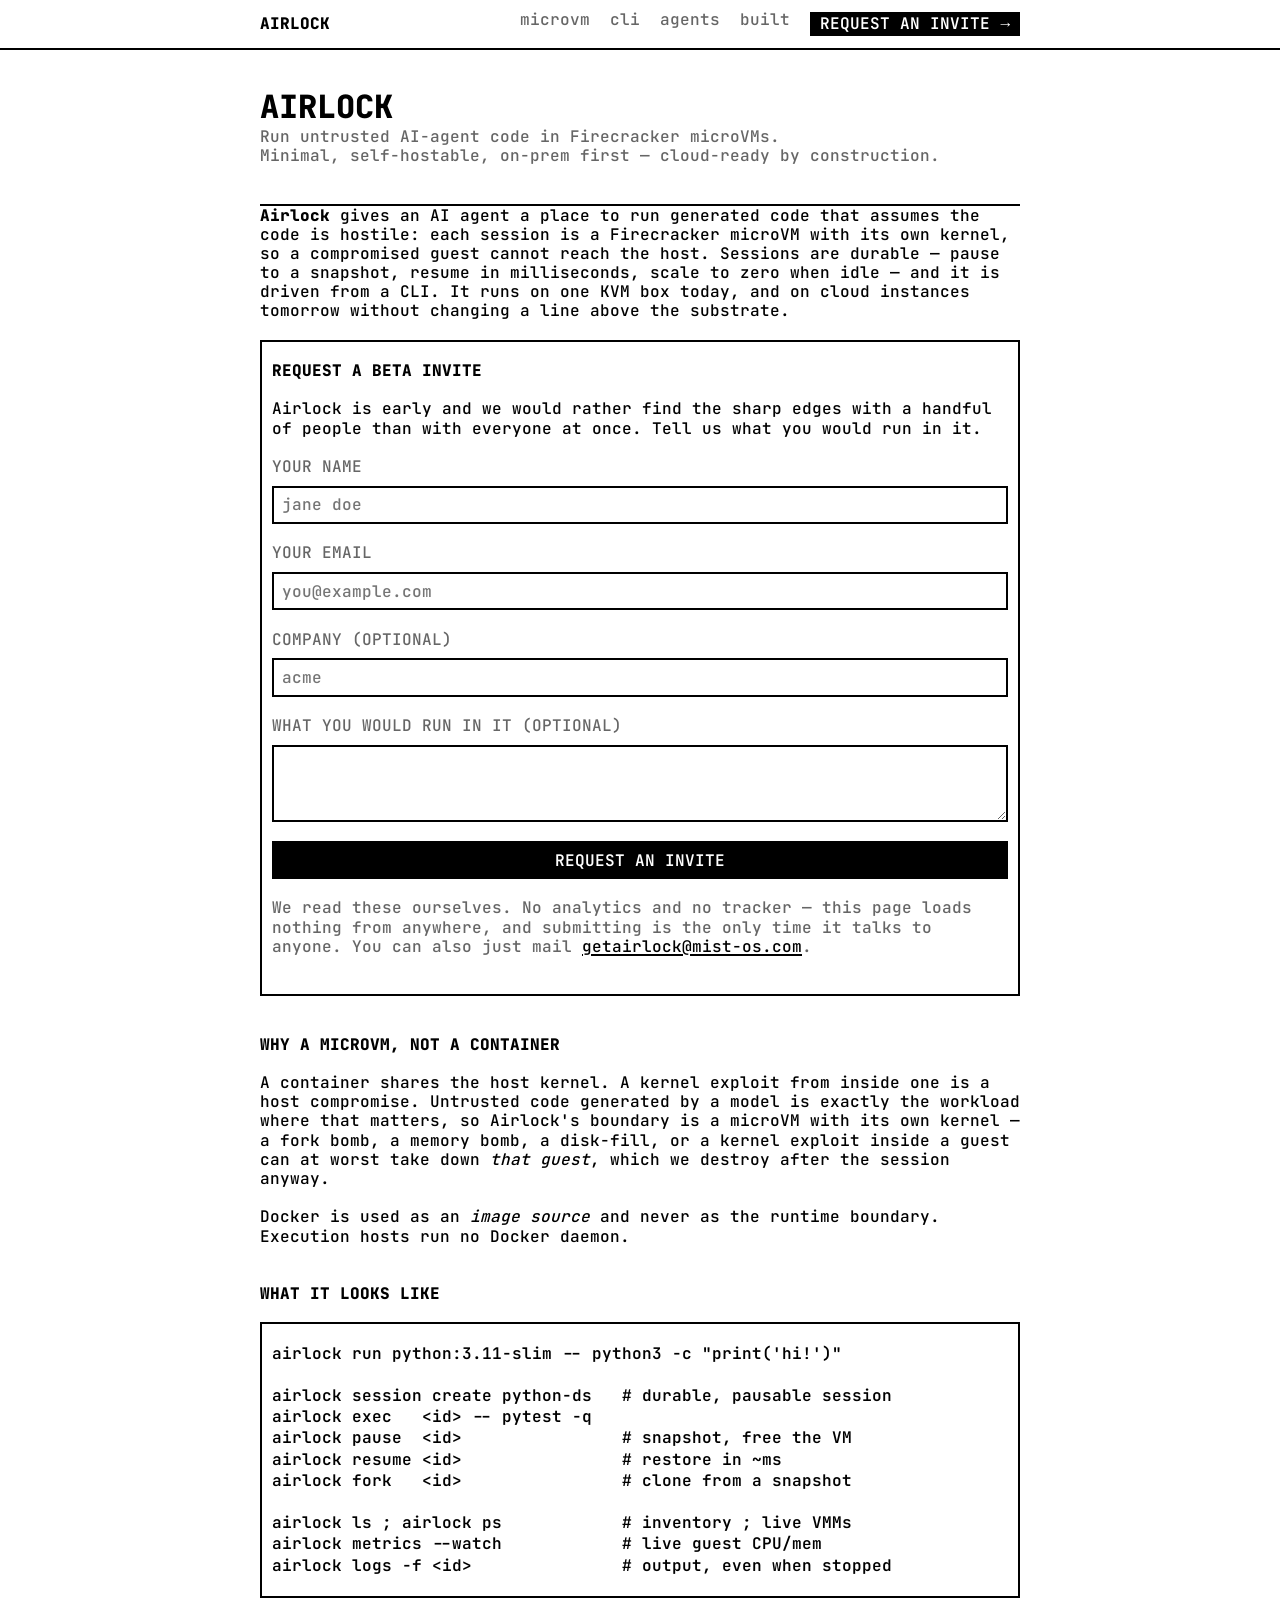
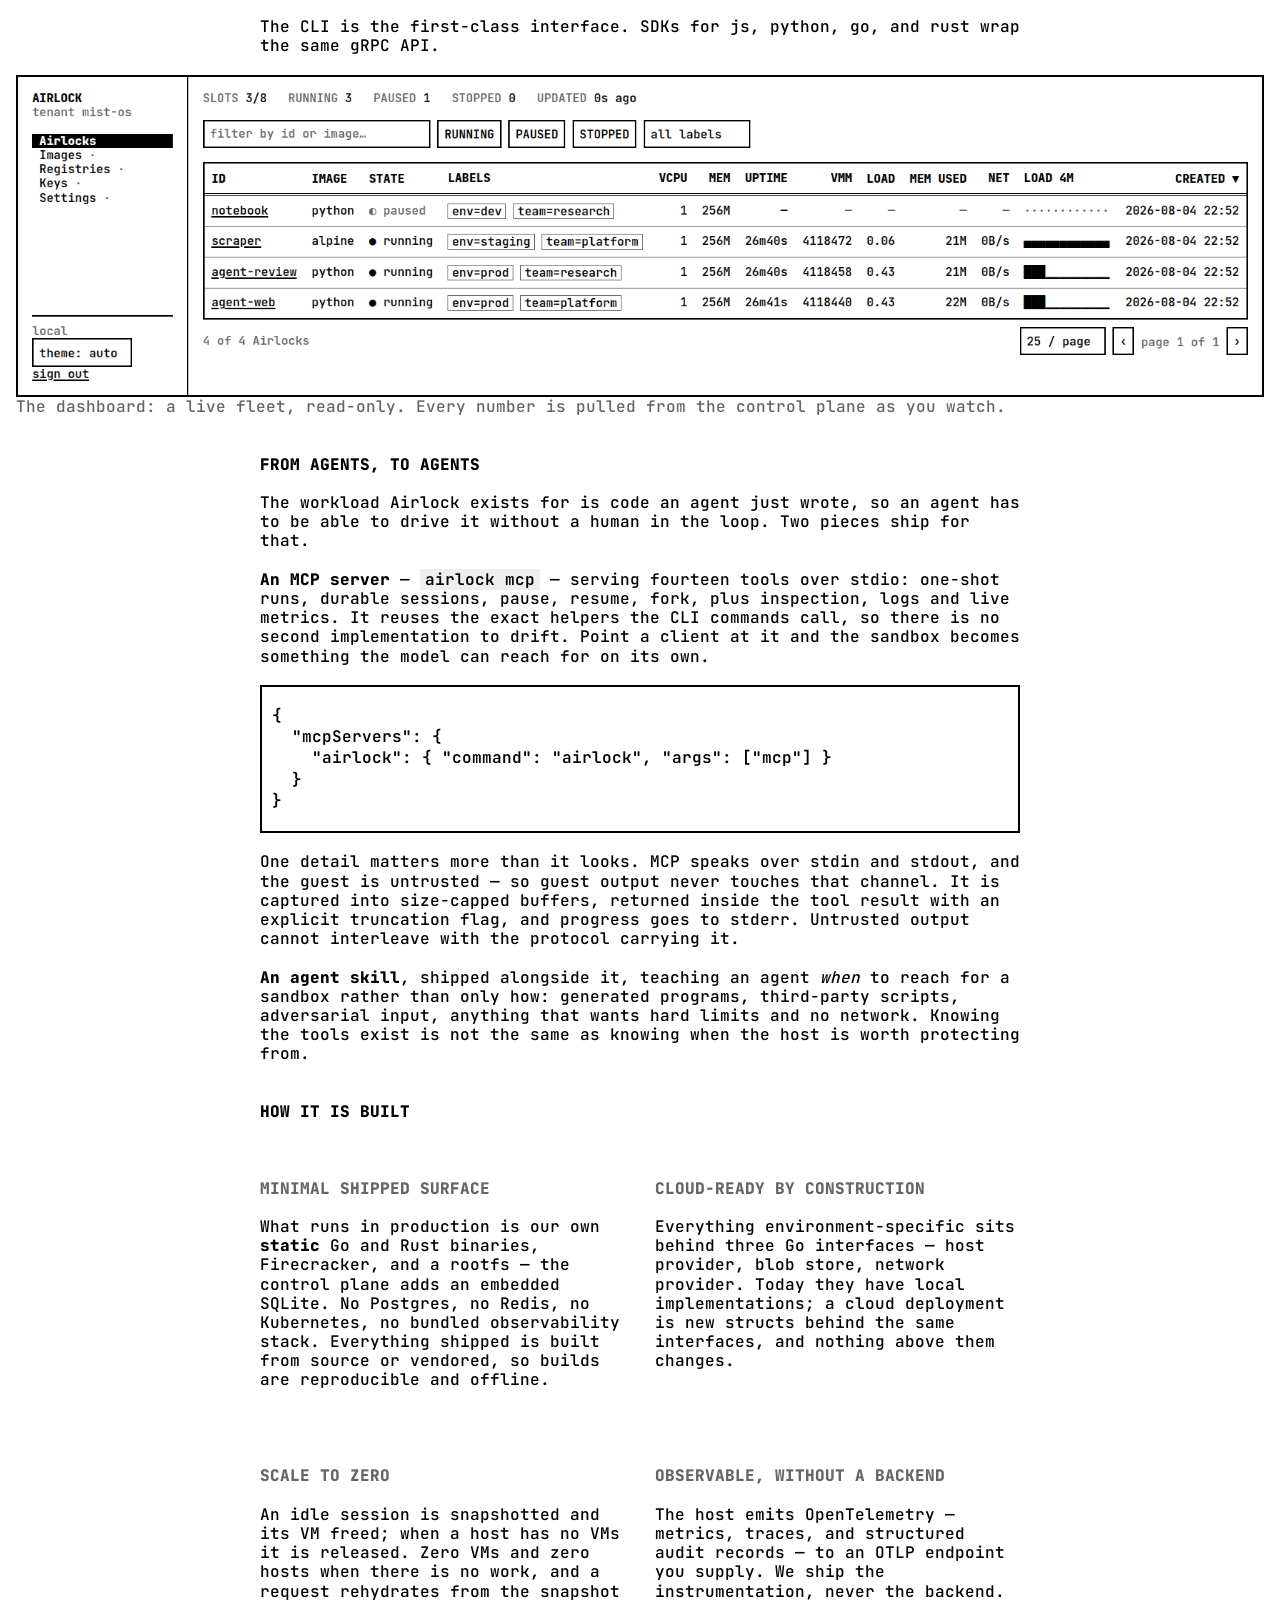
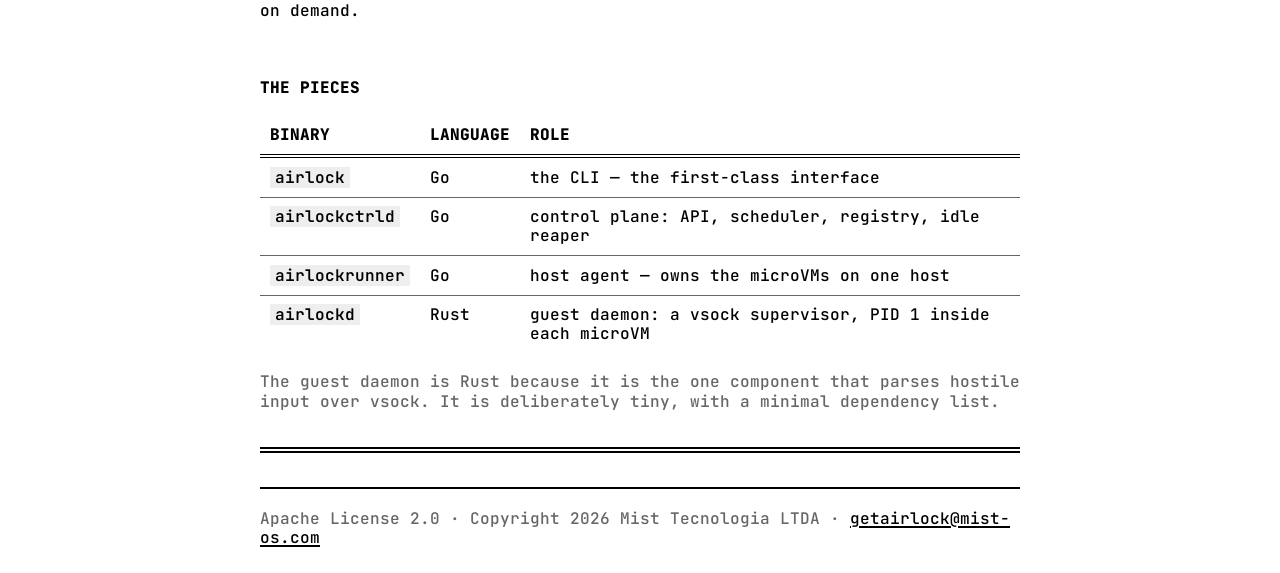
==== index.html @ f4b112dc "[page][style] Put the agents section in the bar The section landed on main separately, so the bar ca" ====
<!doctype html>
<html lang="en">
  <head>
    <meta charset="utf-8" />
    <meta name="viewport" content="width=device-width, initial-scale=1" />
    <meta name="color-scheme" content="light dark" />
    <title>Airlock — run untrusted AI-agent code in Firecracker microVMs</title>
    <meta
      name="description"
      content="Airlock gives an AI agent a place to run generated code that assumes the code is hostile: each session is a Firecracker microVM with its own kernel. Minimal, self-hostable, on-prem first."
    />
    <link rel="preload" href="assets/jetbrains-mono-latin.woff2" as="font" type="font/woff2" crossorigin />
    <link rel="stylesheet" href="assets/style.css" />
    <meta property="og:title" content="Airlock" />
    <meta
      property="og:description"
      content="Run untrusted AI-agent code in Firecracker microVMs. Minimal, self-hostable, on-prem first — cloud-ready by construction."
    />
    <meta property="og:type" content="website" />
  </head>
  <body>
    <!--
      Fixed chrome. The page is one long document, so the bar carries the two
      things worth reaching from the middle of it: where you are, and the
      signup. Nothing else — there is no account to log into, and the code
      repositories are private, so a link to them would 404 for every visitor.

      The links are hidden below 60ch rather than folded into a menu button. A
      hamburger for three anchors on a single page is a control that costs a tap
      to reveal what a scroll would have reached anyway.
    -->
    <nav class="topbar">
      <div class="topbar-inner">
        <a class="topbar-mark" href="#top">Airlock</a>
        <ul class="topbar-links">
          <li><a href="#why">microvm</a></li>
          <li><a href="#cli">cli</a></li>
          <li><a href="#agents">agents</a></li>
          <li><a href="#built">built</a></li>
        </ul>
        <a class="topbar-cta" href="#beta">Request an invite →</a>
      </div>
    </nav>

    <header class="masthead" id="top">
      <h1>Airlock</h1>
      <p class="tagline">
        Run untrusted AI-agent code in Firecracker microVMs.<br />
        Minimal, self-hostable, on-prem first — cloud-ready by construction.
      </p>
    </header>

    <p>
      <strong>Airlock</strong> gives an AI agent a place to run generated code that assumes the
      code is hostile: each session is a Firecracker microVM with its own kernel, so a
      compromised guest cannot reach the host. Sessions are durable — pause to a snapshot,
      resume in milliseconds, scale to zero when idle — and it is driven from a CLI. It runs
      on one KVM box today, and on cloud instances tomorrow without changing a line above the
      substrate.
    </p>

    <!--
      Beta signup.

      GitHub Pages is static — there is no server here to receive a POST, and
      no static site generator supplies one either. So the form posts off-site.

      It was a mailto: first, which was wrong for a larger group than expected:
      a mailto: does something only for a visitor whose browser has a mail
      client registered as its handler, and webmail signed in on another tab is
      not that. The click silently did nothing.

      Of the things that can receive a POST, this one costs no grant. A
      third-party form service is a processor holding other people's addresses,
      and our own Apps Script endpoint wanted "send email as you" and "all your
      spreadsheets", permanently, so that a signup box could work. A Form asks
      for nothing.

      Three properties hold it together, and scripts/check.py checks each: it
      works without JavaScript, a failed submit is never silent, and the address
      stays printed. See AGENTS.md and docs/beta-form.md.
    -->
    <section class="cta" id="beta">
      <h2>Request a beta invite</h2>
      <p>
        Airlock is early and we would rather find the sharp edges with a handful of people
        than with everyone at once. Tell us what you would run in it.
      </p>

      <!--
        A real POST, so it works with JavaScript disabled: the browser navigates
        to the endpoint and reads its reply. The script below upgrades that to
        an inline confirmation, and nothing else.

        The endpoint is a Google Form. Posting to its formResponse URL is what
        the form's own page does, so there is nothing deployed, no code running
        as anybody, and no OAuth grant behind this — the alternative was a
        script holding "send email as you" and "all your spreadsheets", which
        is a lot of authority to hold for a signup box.

        The entry.N names are how a Form identifies its questions; they come
        from its pre-filled link. docs/beta-form.md has the procedure.

        This is the page's one external origin, and the only one: the page still
        *loads* nothing from anybody.
      -->
      <form
        id="beta-form"
        method="post"
        action="https://docs.google.com/forms/d/e/1FAIpQLSdEPuMVrCM5fBs6sPi4H21wqKPeN2-X_o-VP8hkZfzkWYGwJA/formResponse"
      >
        <label for="beta-name" class="muted">your name</label>
        <input
          type="text"
          id="beta-name"
          name="entry.REPLACE_WITH_NAME_FIELD_ID"
          placeholder="jane doe"
          autocomplete="name"
          required
        />

        <label for="beta-email" class="muted">your email</label>
        <input
          type="email"
          id="beta-email"
          name="entry.1110114569"
          placeholder="you@example.com"
          autocomplete="email"
          required
        />

        <label for="beta-company" class="muted">company (optional)</label>
        <input
          type="text"
          id="beta-company"
          name="entry.REPLACE_WITH_COMPANY_FIELD_ID"
          placeholder="acme"
          autocomplete="organization"
        />

        <label for="beta-about" class="muted">what you would run in it (optional)</label>
        <textarea id="beta-about" name="entry.1163163749" rows="3"></textarea>

        <!--
          Honeypot. Off-screen and aria-hidden, so a person never meets it and a
          bot filling every input does. It carries no name attribute, so it is
          never transmitted; the script drops the submission instead. A bot that
          posts straight to Google without running this page is not something a
          static site can stop, and pretending otherwise would be the wrong
          comment to leave here.
        -->
        <div class="trap" aria-hidden="true">
          <label for="beta-website">leave this empty</label>
          <input type="text" id="beta-website" tabindex="-1" autocomplete="off" />
        </div>

        <button type="submit" id="beta-submit">Request an invite</button>
      </form>

      <p class="muted" id="beta-note">
        We read these ourselves. No analytics and no tracker — this page loads nothing
        from anywhere, and submitting is the only time it talks to anyone. You can also
        just mail <a href="mailto:getairlock@mist-os.com?subject=Airlock%20beta%20invite">getairlock@mist-os.com</a>.
      </p>

      <div class="fallback" id="beta-ok" hidden role="status" aria-live="polite">
        <p><strong>Your request is in.</strong> We will mail you at the address you gave.</p>
      </div>

      <!--
        The error path. A cross-origin POST is opaque by design — the page
        cannot read the reply — so a request that never left is the one failure
        worth handling, and the only honest answer is a message the visitor can
        send by hand. This is also what the whole form degrades to if the
        endpoint ever goes away.
      -->
      <div class="fallback" id="beta-fallback" hidden>
        <p>
          <strong>That did not go through.</strong> Copy this and send it from wherever
          you read mail, and we will pick it up there.
        </p>
        <label for="beta-message" class="muted">
          to getairlock@mist-os.com · subject: Airlock beta invite
        </label>
        <textarea id="beta-message" rows="5" readonly></textarea>
        <div class="cta-row">
          <button type="button" id="beta-copy">Copy message</button>
          <span class="muted" id="beta-copied" role="status" aria-live="polite"></span>
        </div>
      </div>
    </section>

    <h2 id="why">Why a microVM, not a container</h2>

    <p>
      A container shares the host kernel. A kernel exploit from inside one is a host
      compromise. Untrusted code generated by a model is exactly the workload where that
      matters, so Airlock's boundary is a microVM with its own kernel — a fork bomb, a memory
      bomb, a disk-fill, or a kernel exploit inside a guest can at worst take down
      <em>that guest</em>, which we destroy after the session anyway.
    </p>

    <p>
      Docker is used as an <em>image source</em> and never as the runtime boundary. Execution
      hosts run no Docker daemon.
    </p>

    <h2 id="cli">What it looks like</h2>

    <pre><code>airlock run python:3.11-slim -- python3 -c "print('hi!')"

airlock session create python-ds   # durable, pausable session
airlock exec   &lt;id&gt; -- pytest -q
airlock pause  &lt;id&gt;                # snapshot, free the VM
airlock resume &lt;id&gt;                # restore in ~ms
airlock fork   &lt;id&gt;                # clone from a snapshot

airlock ls ; airlock ps            # inventory ; live VMMs
airlock metrics --watch            # live guest CPU/mem
airlock logs -f &lt;id&gt;               # output, even when stopped</code></pre>

    <p>
      The CLI is the first-class interface. SDKs for js, python, go, and rust wrap the same
      gRPC API.
    </p>

    <figure class="shot">
      <picture>
        <source srcset="assets/dashboard-dark.png" media="(prefers-color-scheme: dark)" />
        <img
          src="assets/dashboard-light.png"
          alt="The Airlock dashboard: a fleet of four microVMs for the mist-os tenant — three running, one paused — with per-session image, labels, uptime, VMM process id, load, memory, network rate, and a four-minute sparkline."
          width="1680"
          height="430"
        />
      </picture>
      <figcaption>
        The dashboard: a live fleet, read-only. Every number is pulled from the control
        plane as you watch.
      </figcaption>
    </figure>


    <h2 id="agents">From agents, to agents</h2>

    <p>
      The workload Airlock exists for is code an agent just wrote, so an agent has to be
      able to drive it without a human in the loop. Two pieces ship for that.
    </p>

    <p>
      <strong>An MCP server</strong> — <code>airlock mcp</code> — serving fourteen tools over
      stdio: one-shot runs, durable sessions, pause, resume, fork, plus inspection, logs and
      live metrics. It reuses the exact helpers the CLI commands call, so there is no second
      implementation to drift. Point a client at it and the sandbox becomes something the
      model can reach for on its own.
    </p>

    <pre><code>{
  "mcpServers": {
    "airlock": { "command": "airlock", "args": ["mcp"] }
  }
}</code></pre>

    <p>
      One detail matters more than it looks. MCP speaks over stdin and stdout, and the guest
      is untrusted — so guest output never touches that channel. It is captured into
      size-capped buffers, returned inside the tool result with an explicit truncation flag,
      and progress goes to stderr. Untrusted output cannot interleave with the protocol
      carrying it.
    </p>

    <p>
      <strong>An agent skill</strong>, shipped alongside it, teaching an agent
      <em>when</em> to reach for a sandbox rather than only how: generated programs,
      third-party scripts, adversarial input, anything that wants hard limits and no network.
      Knowing the tools exist is not the same as knowing when the host is worth protecting
      from.
    </p>

    <h2 id="built">How it is built</h2>

    <div class="cols">
      <div>
        <h3>Minimal shipped surface</h3>
        <p>
          What runs in production is our own <strong>static</strong> Go and Rust binaries,
          Firecracker, and a rootfs — the control plane adds an embedded SQLite. No Postgres,
          no Redis, no Kubernetes, no bundled observability stack. Everything shipped is
          built from source or vendored, so builds are reproducible and offline.
        </p>
      </div>
      <div>
        <h3>Cloud-ready by construction</h3>
        <p>
          Everything environment-specific sits behind three Go interfaces — host provider,
          blob store, network provider. Today they have local implementations; a cloud
          deployment is new structs behind the same interfaces, and nothing above them
          changes.
        </p>
      </div>
    </div>

    <div class="cols">
      <div>
        <h3>Scale to zero</h3>
        <p>
          An idle session is snapshotted and its VM freed; when a host has no VMs it is
          released. Zero VMs and zero hosts when there is no work, and a request rehydrates
          from the snapshot on demand.
        </p>
      </div>
      <div>
        <h3>Observable, without a backend</h3>
        <p>
          The host emits OpenTelemetry — metrics, traces, and structured audit records — to
          an OTLP endpoint you supply. We ship the instrumentation, never the backend.
        </p>
      </div>
    </div>

    <h2>The pieces</h2>

    <div class="table-wrap">
      <table>
      <thead>
        <tr>
          <th>binary</th>
          <th>language</th>
          <th>role</th>
        </tr>
      </thead>
      <tbody>
        <tr>
          <td><code>airlock</code></td>
          <td>Go</td>
          <td>the CLI — the first-class interface</td>
        </tr>
        <tr>
          <td><code>airlockctrld</code></td>
          <td>Go</td>
          <td>control plane: API, scheduler, registry, idle reaper</td>
        </tr>
        <tr>
          <td><code>airlockrunner</code></td>
          <td>Go</td>
          <td>host agent — owns the microVMs on one host</td>
        </tr>
        <tr>
          <td><code>airlockd</code></td>
          <td>Rust</td>
          <td>guest daemon: a vsock supervisor, PID 1 inside each microVM</td>
        </tr>
      </tbody>
      </table>
    </div>

    <p class="muted">
      The guest daemon is Rust because it is the one component that parses hostile input over
      vsock. It is deliberately tiny, with a minimal dependency list.
    </p>

    <hr />

    <footer>
      <p>
        Apache License 2.0 · Copyright 2026 Mist Tecnologia LTDA ·
        <a href="mailto:getairlock@mist-os.com">getairlock@mist-os.com</a>
      </p>
    </footer>

    <script>
      // Progressive enhancement only. The form posts for real with this
      // disabled; all this adds is staying on the page to confirm, instead of
      // navigating to the endpoint's own reply.
      var form = document.getElementById("beta-form");
      var submit = document.getElementById("beta-submit");
      var ok = document.getElementById("beta-ok");
      var fallback = document.getElementById("beta-fallback");
      var message = document.getElementById("beta-message");
      var copied = document.getElementById("beta-copied");

      form.addEventListener("submit", function (e) {
        var email = document.getElementById("beta-email").value.trim();
        if (!email) return; // let the browser's own validation speak
        e.preventDefault();

        // Honeypot filled: report success and send nothing. A bot told it
        // failed simply tries something else.
        if (document.getElementById("beta-website").value.trim()) {
          form.hidden = true;
          document.getElementById("beta-note").hidden = true;
          ok.hidden = false;
          return;
        }

        // URLSearchParams sends form-urlencoded, which is CORS-safelisted, so
        // there is no preflight to fail. no-cors because the reply cannot be
        // read across origins anyway, and is not needed: what the visitor wants
        // confirmed is that the request left, and it did.
        var body = new URLSearchParams(new FormData(form));

        submit.disabled = true;
        submit.textContent = "Sending";

        fetch(form.action, { method: "POST", mode: "no-cors", body: body })
          .then(function () {
            form.hidden = true;
            document.getElementById("beta-note").hidden = true;
            ok.hidden = false;
          })
          .catch(function () {
            // Only a request that never left lands here. Hand over something
            // sendable rather than asking them to try again into the dark.
            submit.disabled = false;
            submit.textContent = "Request an invite";
            var field = function (id) {
              return document.getElementById(id).value.trim();
            };
            message.value =
              "Please add me to the Airlock beta.\n\n" +
              "Name: " + field("beta-name") + "\n" +
              "Email: " + email + "\n" +
              "Company: " + (field("beta-company") || "—") + "\n\n" +
              "What I would run in it:\n" + field("beta-about");
            copied.textContent = "";
            fallback.hidden = false;
          });
      });

      // Selecting first means the button still leaves the visitor somewhere
      // useful when the clipboard is unavailable — over plain http, or with
      // the permission refused — instead of failing silently.
      document.getElementById("beta-copy").addEventListener("click", function () {
        message.focus();
        message.select();
        var manually = function () {
          copied.textContent = "selected — copy it";
        };
        if (navigator.clipboard && navigator.clipboard.writeText) {
          navigator.clipboard.writeText(message.value).then(function () {
            copied.textContent = "copied";
          }, manually);
        } else {
          manually();
        }
      });
    </script>
  </body>
</html>
---- assets/style.css ----
/*
 * Copyright 2026 Mist Tecnologia LTDA. All rights reserved.
 * SPDX-License-Identifier: Apache-2.0
 *
 * Adapted from The Monospace Web
 *   Copyright (c) Oskar Wickstrom — MIT
 *   https://github.com/owickstrom/the-monospace-web
 *
 * The same design system the Airlock dashboard uses, reduced to what a
 * document needs: everything lands on a character grid, 1ch horizontally and
 * --line-height vertically. For a tool whose primary interface is a terminal,
 * that is the honest aesthetic, and it costs no framework and no build step —
 * this site is HTML and CSS, served as written.
 */

@font-face {
  font-family: "JetBrains Mono";
  src: url("jetbrains-mono-latin.woff2") format("woff2");
  font-weight: 100 800;
  font-style: normal;
  font-display: swap;
}

:root {
  --font-family: "JetBrains Mono", ui-monospace, SFMono-Regular, Menlo, monospace;
  --line-height: 1.2rem;
  --border-thickness: 2px;

  /* The fixed bar's height, named because three things must agree on it: the
     bar, the body's top padding, and the scroll offset for anchored headings.
     Two and a half lines is what fits a bordered button with air around it. */
  --topbar-height: calc(var(--line-height) * 2.5);

  --text-color: #000;
  --text-color-alt: #666;
  --background-color: #fff;
  --background-color-alt: #eee;

  /* The one accent, and it is used for one thing: the status notice. Never to
     decorate. 8.04:1 on white. */
  --color-danger: #a11212;

  --font-weight-normal: 500;
  --font-weight-medium: 600;
  --font-weight-bold: 800;

  font-family: var(--font-family);
  font-optical-sizing: auto;
  font-weight: var(--font-weight-normal);
  font-variant-numeric: tabular-nums lining-nums;
  font-size: 16px;
}

@media (prefers-color-scheme: dark) {
  :root {
    --text-color: #fff;
    --text-color-alt: #aaa;
    --background-color: #000;
    --background-color-alt: #111;
    --color-danger: #e05252; /* 5.50:1 on black — selected, not flipped */
  }
}

* {
  box-sizing: border-box;
}

html {
  background: var(--background-color);
  color: var(--text-color);
}

body {
  margin: 0 auto;
  /* Top padding clears the fixed bar and its rule, then leaves a line of air.
     Derived from --topbar-height so changing the bar cannot leave the first
     paragraph tucked underneath it. */
  padding: calc(var(--topbar-height) + var(--border-thickness) + var(--line-height)) 2ch
    calc(var(--line-height) * 2);
  /* A document width, unlike the dashboard: prose past 80ch is hard to read. */
  max-width: 80ch;
  line-height: var(--line-height);
}

body > * + * {
  margin-top: var(--line-height);
}

h1,
h2,
h3 {
  font-weight: var(--font-weight-bold);
  line-height: var(--line-height);
  margin: calc(var(--line-height) * 2) 0 var(--line-height);
  text-transform: uppercase;
}
h1 {
  font-size: 2rem;
  line-height: calc(var(--line-height) * 2);
}
h2 {
  font-size: 1rem;
}
h3 {
  font-size: 1rem;
  color: var(--text-color-alt);
}

p,
ul,
ol {
  margin: 0 0 var(--line-height);
}

a {
  color: var(--text-color);
  text-decoration-thickness: var(--border-thickness);
  text-underline-offset: 2px;
}
a:hover {
  background: var(--background-color-alt);
}

strong {
  font-weight: var(--font-weight-bold);
}

code {
  font-family: var(--font-family);
  font-weight: var(--font-weight-medium);
  background: var(--background-color-alt);
  padding: 0 0.5ch;
}

pre {
  border: var(--border-thickness) solid var(--text-color);
  padding: var(--line-height) 1ch;
  overflow-x: auto;
  margin: 0 0 var(--line-height);
}
pre code {
  background: none;
  padding: 0;
}

ul {
  list-style-type: square;
  padding-left: 2ch;
}
ol {
  padding-left: 3ch;
}
li {
  margin-bottom: calc(var(--line-height) / 2);
}

hr {
  border: none;
  height: var(--line-height);
  margin: calc(var(--line-height) * 1.5) 0;
  position: relative;
}
hr:after {
  content: "";
  position: absolute;
  top: calc(var(--line-height) / 2 - var(--border-thickness));
  left: 0;
  width: 100%;
  border-top: calc(var(--border-thickness) * 3) double var(--text-color);
}

table {
  border-collapse: collapse;
  width: 100%;
  margin-bottom: var(--line-height);
}
th,
td {
  padding: calc(var(--line-height) / 2) 1ch;
  text-align: left;
  vertical-align: top;
  line-height: var(--line-height);
}
thead th {
  text-transform: uppercase;
  font-weight: var(--font-weight-bold);
  border-bottom: calc(var(--border-thickness) * 2) double var(--text-color);
}
tbody tr + tr td {
  border-top: 1px solid var(--text-color-alt);
}

/* ---- Fixed top bar -------------------------------------------------------- */

/*
 * Full-bleed, but its contents align to the same 80ch column as the document,
 * so the wordmark sits directly above the <h1> rather than floating off at the
 * viewport edge.
 *
 * Its height is --topbar-height rather than whatever the tallest child happens
 * to measure, so the body padding and the anchor scroll offset below can be
 * derived from it instead of guessed at and left to drift.
 */
.topbar {
  position: fixed;
  inset: 0 0 auto 0;
  z-index: 10;
  /* Opaque on purpose. A translucent bar over a character grid turns text into
     interference the moment anything scrolls under it. */
  background: var(--background-color);
  border-bottom: var(--border-thickness) solid var(--text-color);
}
.topbar-inner {
  display: flex;
  align-items: center;
  gap: 2ch;
  height: var(--topbar-height);
  max-width: 80ch;
  margin: 0 auto;
  padding: 0 2ch;
}
.topbar-mark {
  font-weight: var(--font-weight-bold);
  text-transform: uppercase;
  text-decoration: none;
  color: var(--text-color);
  /* Pushes everything after it to the right edge. */
  margin-right: auto;
}
.topbar-links {
  display: flex;
  gap: 2ch;
  margin: 0;
  padding: 0;
  list-style: none;
}
.topbar-links a {
  color: var(--text-color-alt);
  text-decoration: none;
  /* One word each, on one line. A nav that wraps turns a 2.5-line bar into a
     4-line one and shoves the whole page down with it. */
  white-space: nowrap;
}
.topbar-links a:hover {
  color: var(--text-color);
  text-decoration: underline;
}
.topbar-cta {
  border: var(--border-thickness) solid var(--text-color);
  /* Minus the border, so the button is exactly one line-height of content. */
  padding: 0 calc(1ch - var(--border-thickness));
  text-transform: uppercase;
  font-weight: var(--font-weight-medium);
  text-decoration: none;
  background: var(--text-color);
  color: var(--background-color);
  white-space: nowrap;
}
.topbar-cta:hover {
  background: var(--background-color);
  color: var(--text-color);
}
.topbar a:focus-visible {
  outline: 2px solid var(--text-color);
  outline-offset: 2px;
}

/*
 * Below roughly 60ch the wordmark, three links and the button stop fitting.
 * The links go and the button stays: the links are shortcuts to content a
 * scroll reaches anyway, and the button is the reason the bar exists.
 */
@media (max-width: 60ch) {
  .topbar-links {
    display: none;
  }
}

/*
 * Anchored headings must clear the fixed bar, or following a link leaves the
 * heading hidden underneath it and the section looks like it starts mid-
 * sentence. One extra line of air so it does not sit flush against the rule.
 */
:target {
  scroll-margin-top: calc(var(--topbar-height) + var(--border-thickness) + var(--line-height));
}

.masthead {
  border-bottom: var(--border-thickness) solid var(--text-color);
  padding-bottom: var(--line-height);
}
.masthead h1 {
  margin: 0;
}
.tagline {
  color: var(--text-color-alt);
}

/*
 * The status notice is the one place colour appears, and it is deliberately
 * near the top. Airlock is early, and a landing page that buries that would be
 * selling something the documentation contradicts.
 */
.status {
  border: var(--border-thickness) solid var(--color-danger);
  padding: var(--line-height) 1ch;
}
.status strong {
  color: var(--color-danger);
}

.muted {
  color: var(--text-color-alt);
}

.cols {
  display: flex;
  flex-wrap: wrap;
  gap: 0 3ch;
}
.cols > * {
  flex: 1 1 30ch;
}

footer {
  border-top: var(--border-thickness) solid var(--text-color);
  padding-top: var(--line-height);
  color: var(--text-color-alt);
}

figure {
  margin: 0 0 var(--line-height);
}
figure pre {
  margin-bottom: calc(var(--line-height) / 2);
}
figcaption {
  color: var(--text-color-alt);
}

/* ---- Beta signup ---------------------------------------------------------- */

.cta {
  border: var(--border-thickness) solid var(--text-color);
  padding: var(--line-height) 1ch;
}
.cta h2 {
  margin-top: 0;
}
.cta-row {
  display: flex;
  flex-wrap: wrap;
  gap: 1ch;
}
.cta-row input {
  flex: 1 1 28ch;
}
.cta input,
.cta button {
  border: var(--border-thickness) solid var(--text-color);
  padding: calc(var(--line-height) / 2 - var(--border-thickness)) calc(1ch - var(--border-thickness));
  font: inherit;
  font-variant-numeric: inherit;
  height: calc(var(--line-height) * 2);
  background: var(--background-color);
  color: var(--text-color);
  line-height: normal;
  appearance: none;
  border-radius: 0;
}
.cta button {
  text-transform: uppercase;
  font-weight: var(--font-weight-medium);
  cursor: pointer;
}
.cta button:hover {
  background: var(--text-color);
  color: var(--background-color);
}
.cta button:active {
  transform: translate(2px, 2px);
}
.cta input:focus-visible,
.cta button:focus-visible {
  outline: 2px solid var(--text-color);
  outline-offset: 2px;
}
.cta label {
  display: block;
  text-transform: uppercase;
}

/*
 * Fields stack full-width rather than sitting beside the button. With four of
 * them a side-by-side row would wrap into a ragged grid at most widths, and a
 * stack reads as a single column of things to fill in — which is what it is.
 */
.cta input,
.cta textarea {
  display: block;
  width: 100%;
}
.cta form label + input,
.cta form label + textarea {
  margin-top: calc(var(--line-height) / 2);
}
.cta form input + label,
.cta form textarea + label {
  margin-top: var(--line-height);
}

/*
 * The submit is the one inverted control on the page. In a design system with
 * no accent colour, filled-versus-outlined is the only way to say "this is the
 * action" — so it is spent here and nowhere else, apart from the bar's copy of
 * the same button.
 */
.cta button[type="submit"] {
  width: 100%;
  margin-top: var(--line-height);
  background: var(--text-color);
  color: var(--background-color);
}
.cta button[type="submit"]:hover {
  background: var(--background-color);
  color: var(--text-color);
}
.cta button[type="submit"][disabled],
.cta button[type="submit"][disabled]:hover {
  background: var(--text-color);
  color: var(--background-color);
}
/* The note is about the form, not part of it, so it gets a line of its own. */
.cta form + p {
  margin-top: var(--line-height);
}

/*
 * The honeypot. Moved off-screen rather than hidden with display:none or the
 * hidden attribute, both of which a bot can cheaply detect and skip. Nothing
 * here is a layout decision; it exists to be invisible.
 */
.trap {
  position: absolute;
  left: -9999px;
  width: 1px;
  height: 1px;
  overflow: hidden;
}

/*
 * The outcome, revealed after submit — a confirmation, or a message to send by
 * hand when the request never left. A rule rather than a nested box: it is the
 * same request, answered, not a separate offer.
 */
.fallback {
  margin-top: var(--line-height);
  padding-top: var(--line-height);
  border-top: var(--border-thickness) solid var(--text-color);
}
.cta textarea,
.fallback textarea {
  display: block;
  width: 100%;
  border: var(--border-thickness) solid var(--text-color);
  padding: calc(var(--line-height) / 2 - var(--border-thickness)) calc(1ch - var(--border-thickness));
  font: inherit;
  background: var(--background-color);
  color: var(--text-color);
  border-radius: 0;
  resize: vertical;
}
.cta textarea:focus-visible,
.fallback textarea:focus-visible {
  outline: 2px solid var(--text-color);
  outline-offset: 2px;
}
.cta button[disabled] {
  opacity: 0.6;
  cursor: default;
}
.cta button[disabled]:hover {
  background: var(--background-color);
  color: var(--text-color);
}

/* ---- Screenshot ----------------------------------------------------------- */

/*
 * The screenshot breaks out of the 80ch prose column. A dense table shrunk to
 * text width is unreadable, and an unreadable screenshot of a data-dense tool
 * argues against the tool.
 *
 * Sized from the body width rather than 100vw: vw includes the scrollbar, so
 * the usual centring trick overflows by ~15px and gives the page a horizontal
 * scrollbar it should never have.
 */
.shot {
  /* Three-way clamp: as wide as the prose plus a generous margin, never wider
     than the viewport less a scrollbar's worth, never absurd on an ultrawide. */
  width: min(calc(100% + 60ch), calc(100vw - 2rem), 1400px);
  margin: 0 auto var(--line-height);
  position: relative;
  left: 50%;
  transform: translateX(-50%);
}
.shot img {
  display: block;
  width: 100%;
  height: auto;
  border: var(--border-thickness) solid var(--text-color);
}

/*
 * Tables scroll inside their own box rather than widening the page. Monospace
 * columns have a hard minimum width, so on a narrow screen the table pushed the
 * document sideways — the one thing a page body must never do.
 */
.table-wrap {
  overflow-x: auto;
  margin-bottom: var(--line-height);
}
.table-wrap table {
  margin-bottom: 0;
}
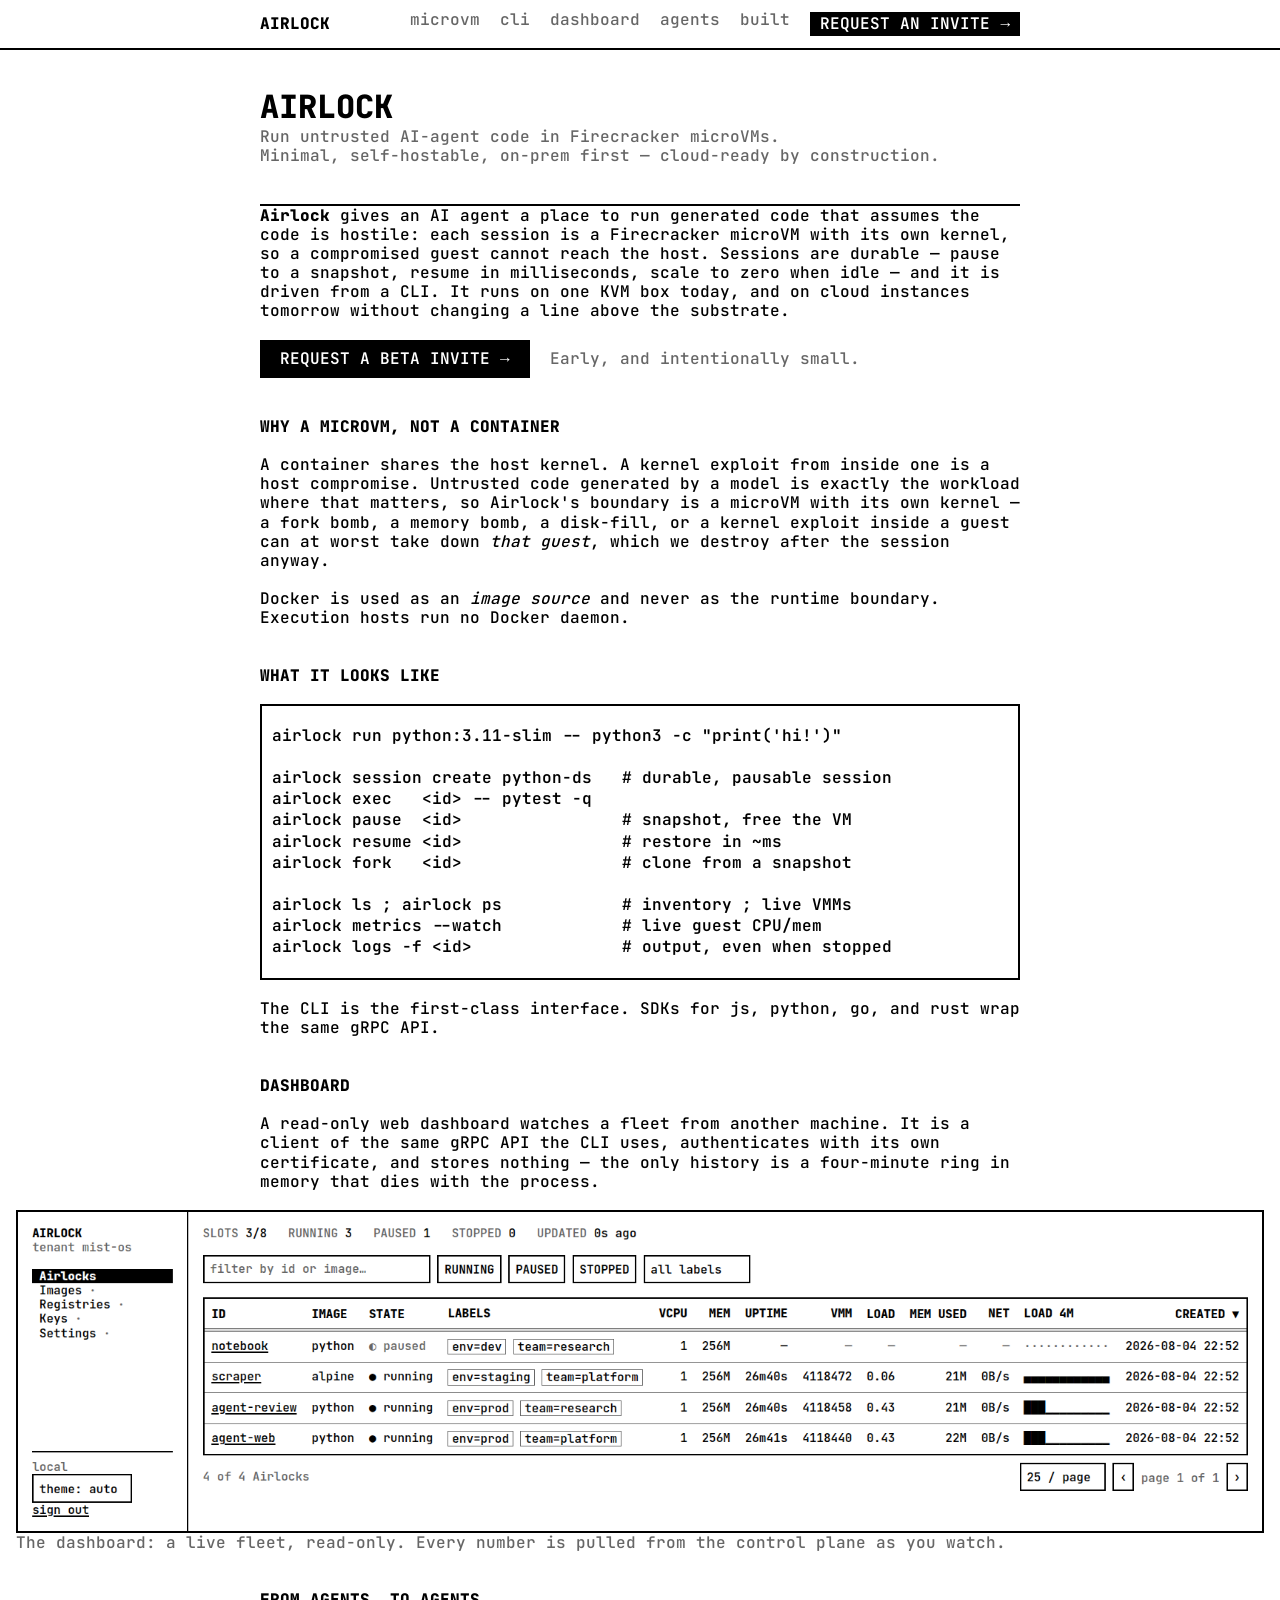
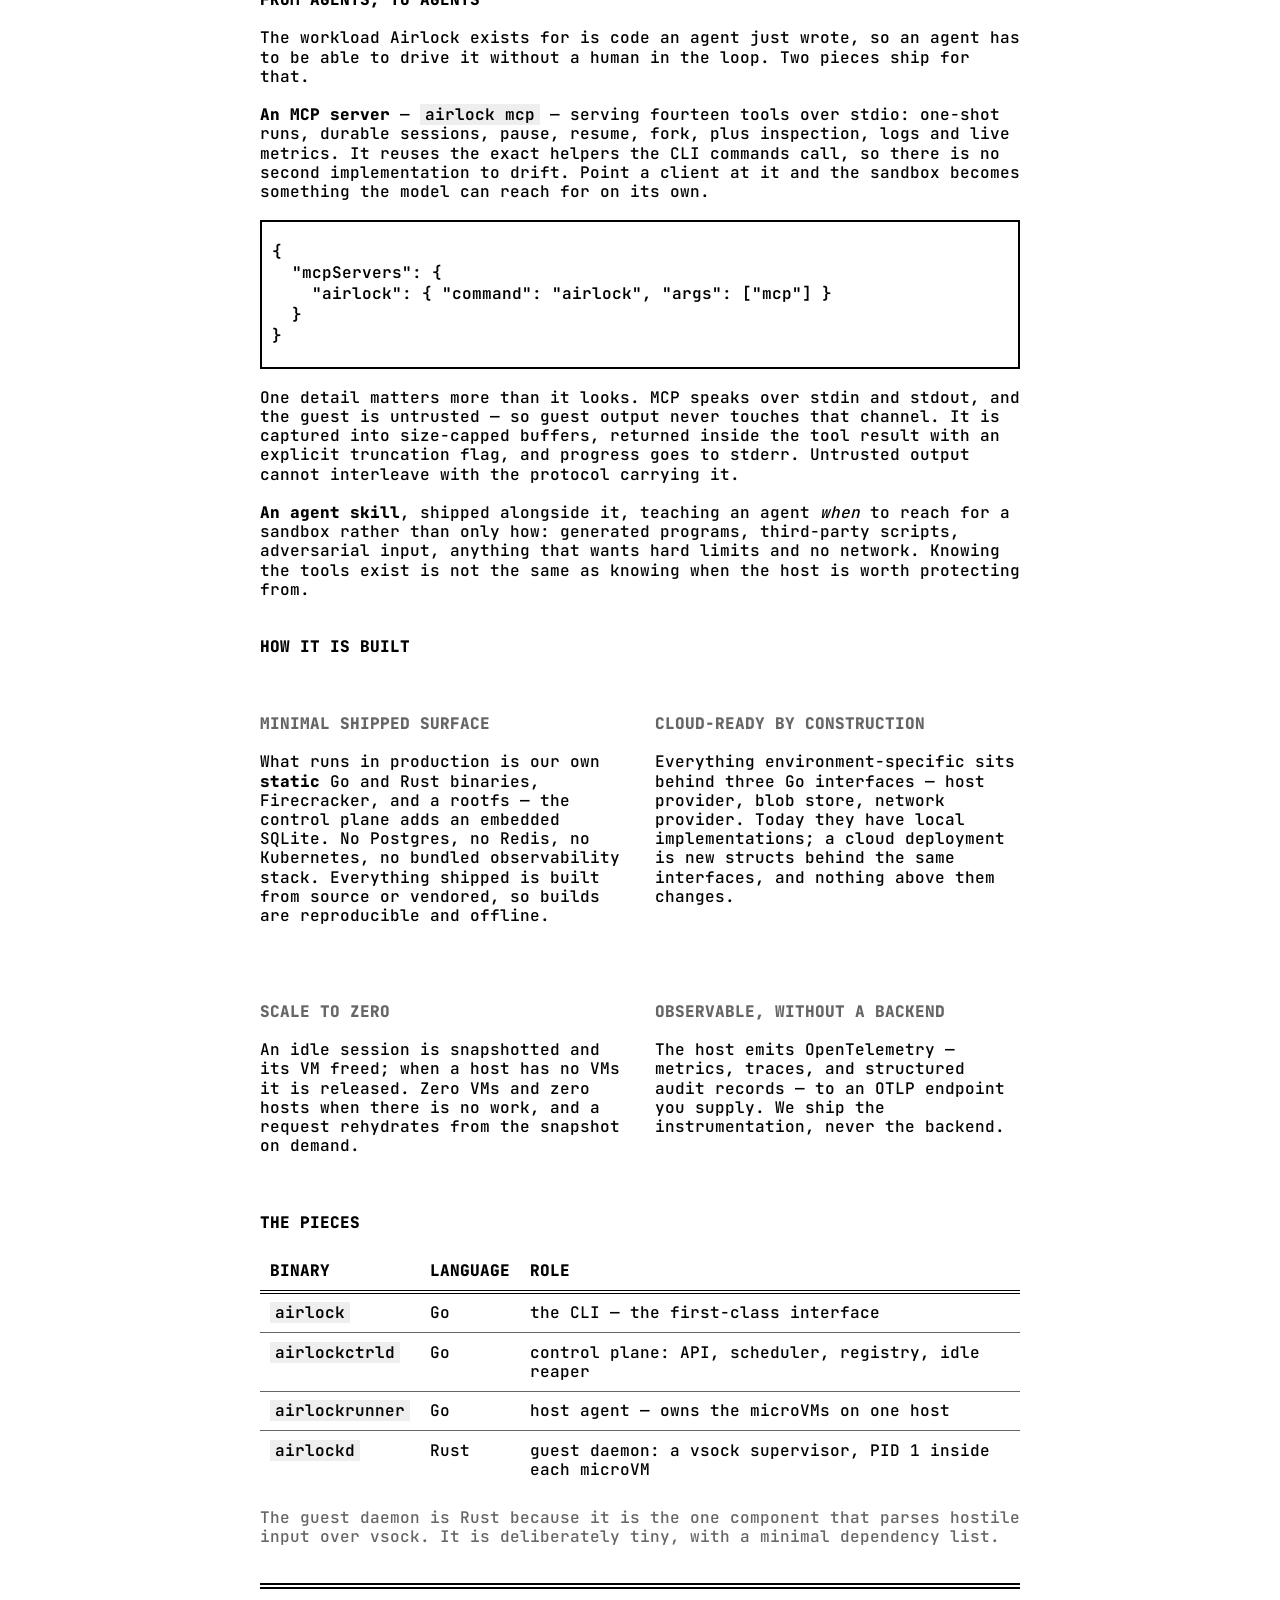
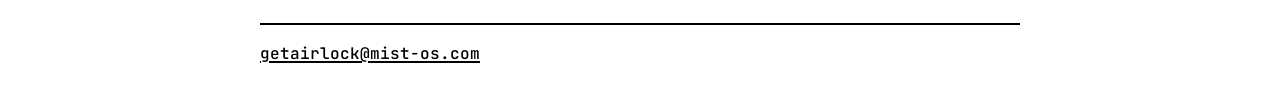
==== commit 4502f428: "[page][style] Move the beta form to its own page Three changes asked for together, all about what th" ====
--- a/index.html
+++ b/index.html
@@ -35,10 +35,11 @@
         <ul class="topbar-links">
           <li><a href="#why">microvm</a></li>
           <li><a href="#cli">cli</a></li>
+          <li><a href="#dashboard">dashboard</a></li>
           <li><a href="#agents">agents</a></li>
           <li><a href="#built">built</a></li>
         </ul>
-        <a class="topbar-cta" href="#beta">Request an invite →</a>
+        <a class="topbar-cta" href="invite/">Request an invite →</a>
       </div>
     </nav>
 
@@ -59,136 +60,10 @@
       substrate.
     </p>
 
-    <!--
-      Beta signup.
-
-      GitHub Pages is static — there is no server here to receive a POST, and
-      no static site generator supplies one either. So the form posts off-site.
-
-      It was a mailto: first, which was wrong for a larger group than expected:
-      a mailto: does something only for a visitor whose browser has a mail
-      client registered as its handler, and webmail signed in on another tab is
-      not that. The click silently did nothing.
-
-      Of the things that can receive a POST, this one costs no grant. A
-      third-party form service is a processor holding other people's addresses,
-      and our own Apps Script endpoint wanted "send email as you" and "all your
-      spreadsheets", permanently, so that a signup box could work. A Form asks
-      for nothing.
-
-      Three properties hold it together, and scripts/check.py checks each: it
-      works without JavaScript, a failed submit is never silent, and the address
-      stays printed. See AGENTS.md and docs/beta-form.md.
-    -->
-    <section class="cta" id="beta">
-      <h2>Request a beta invite</h2>
-      <p>
-        Airlock is early and we would rather find the sharp edges with a handful of people
-        than with everyone at once. Tell us what you would run in it.
-      </p>
-
-      <!--
-        A real POST, so it works with JavaScript disabled: the browser navigates
-        to the endpoint and reads its reply. The script below upgrades that to
-        an inline confirmation, and nothing else.
-
-        The endpoint is a Google Form. Posting to its formResponse URL is what
-        the form's own page does, so there is nothing deployed, no code running
-        as anybody, and no OAuth grant behind this — the alternative was a
-        script holding "send email as you" and "all your spreadsheets", which
-        is a lot of authority to hold for a signup box.
-
-        The entry.N names are how a Form identifies its questions; they come
-        from its pre-filled link. docs/beta-form.md has the procedure.
-
-        This is the page's one external origin, and the only one: the page still
-        *loads* nothing from anybody.
-      -->
-      <form
-        id="beta-form"
-        method="post"
-        action="https://docs.google.com/forms/d/e/1FAIpQLSdEPuMVrCM5fBs6sPi4H21wqKPeN2-X_o-VP8hkZfzkWYGwJA/formResponse"
-      >
-        <label for="beta-name" class="muted">your name</label>
-        <input
-          type="text"
-          id="beta-name"
-          name="entry.REPLACE_WITH_NAME_FIELD_ID"
-          placeholder="jane doe"
-          autocomplete="name"
-          required
-        />
-
-        <label for="beta-email" class="muted">your email</label>
-        <input
-          type="email"
-          id="beta-email"
-          name="entry.1110114569"
-          placeholder="you@example.com"
-          autocomplete="email"
-          required
-        />
-
-        <label for="beta-company" class="muted">company (optional)</label>
-        <input
-          type="text"
-          id="beta-company"
-          name="entry.REPLACE_WITH_COMPANY_FIELD_ID"
-          placeholder="acme"
-          autocomplete="organization"
-        />
-
-        <label for="beta-about" class="muted">what you would run in it (optional)</label>
-        <textarea id="beta-about" name="entry.1163163749" rows="3"></textarea>
-
-        <!--
-          Honeypot. Off-screen and aria-hidden, so a person never meets it and a
-          bot filling every input does. It carries no name attribute, so it is
-          never transmitted; the script drops the submission instead. A bot that
-          posts straight to Google without running this page is not something a
-          static site can stop, and pretending otherwise would be the wrong
-          comment to leave here.
-        -->
-        <div class="trap" aria-hidden="true">
-          <label for="beta-website">leave this empty</label>
-          <input type="text" id="beta-website" tabindex="-1" autocomplete="off" />
-        </div>
-
-        <button type="submit" id="beta-submit">Request an invite</button>
-      </form>
-
-      <p class="muted" id="beta-note">
-        We read these ourselves. No analytics and no tracker — this page loads nothing
-        from anywhere, and submitting is the only time it talks to anyone. You can also
-        just mail <a href="mailto:getairlock@mist-os.com?subject=Airlock%20beta%20invite">getairlock@mist-os.com</a>.
-      </p>
-
-      <div class="fallback" id="beta-ok" hidden role="status" aria-live="polite">
-        <p><strong>Your request is in.</strong> We will mail you at the address you gave.</p>
-      </div>
-
-      <!--
-        The error path. A cross-origin POST is opaque by design — the page
-        cannot read the reply — so a request that never left is the one failure
-        worth handling, and the only honest answer is a message the visitor can
-        send by hand. This is also what the whole form degrades to if the
-        endpoint ever goes away.
-      -->
-      <div class="fallback" id="beta-fallback" hidden>
-        <p>
-          <strong>That did not go through.</strong> Copy this and send it from wherever
-          you read mail, and we will pick it up there.
-        </p>
-        <label for="beta-message" class="muted">
-          to getairlock@mist-os.com · subject: Airlock beta invite
-        </label>
-        <textarea id="beta-message" rows="5" readonly></textarea>
-        <div class="cta-row">
-          <button type="button" id="beta-copy">Copy message</button>
-          <span class="muted" id="beta-copied" role="status" aria-live="polite"></span>
-        </div>
-      </div>
-    </section>
+    <p class="lede-cta">
+      <a class="button" href="invite/">Request a beta invite &#8594;</a>
+      <span class="muted">Early, and intentionally small.</span>
+    </p>
 
     <h2 id="why">Why a microVM, not a container</h2>
 
@@ -222,6 +97,14 @@
     <p>
       The CLI is the first-class interface. SDKs for js, python, go, and rust wrap the same
       gRPC API.
+    </p>
+
+    <h2 id="dashboard">Dashboard</h2>
+
+    <p>
+      A read-only web dashboard watches a fleet from another machine. It is a client of the
+      same gRPC API the CLI uses, authenticates with its own certificate, and stores nothing
+      — the only history is a four-minute ring in memory that dies with the process.
     </p>
 
     <figure class="shot">
@@ -240,7 +123,6 @@
       </figcaption>
     </figure>
 
-
     <h2 id="agents">From agents, to agents</h2>
 
     <p>
@@ -364,87 +246,9 @@
 
     <footer>
       <p>
-        Apache License 2.0 · Copyright 2026 Mist Tecnologia LTDA ·
         <a href="mailto:getairlock@mist-os.com">getairlock@mist-os.com</a>
       </p>
     </footer>
 
-    <script>
-      // Progressive enhancement only. The form posts for real with this
-      // disabled; all this adds is staying on the page to confirm, instead of
-      // navigating to the endpoint's own reply.
-      var form = document.getElementById("beta-form");
-      var submit = document.getElementById("beta-submit");
-      var ok = document.getElementById("beta-ok");
-      var fallback = document.getElementById("beta-fallback");
-      var message = document.getElementById("beta-message");
-      var copied = document.getElementById("beta-copied");
-
-      form.addEventListener("submit", function (e) {
-        var email = document.getElementById("beta-email").value.trim();
-        if (!email) return; // let the browser's own validation speak
-        e.preventDefault();
-
-        // Honeypot filled: report success and send nothing. A bot told it
-        // failed simply tries something else.
-        if (document.getElementById("beta-website").value.trim()) {
-          form.hidden = true;
-          document.getElementById("beta-note").hidden = true;
-          ok.hidden = false;
-          return;
-        }
-
-        // URLSearchParams sends form-urlencoded, which is CORS-safelisted, so
-        // there is no preflight to fail. no-cors because the reply cannot be
-        // read across origins anyway, and is not needed: what the visitor wants
-        // confirmed is that the request left, and it did.
-        var body = new URLSearchParams(new FormData(form));
-
-        submit.disabled = true;
-        submit.textContent = "Sending";
-
-        fetch(form.action, { method: "POST", mode: "no-cors", body: body })
-          .then(function () {
-            form.hidden = true;
-            document.getElementById("beta-note").hidden = true;
-            ok.hidden = false;
-          })
-          .catch(function () {
-            // Only a request that never left lands here. Hand over something
-            // sendable rather than asking them to try again into the dark.
-            submit.disabled = false;
-            submit.textContent = "Request an invite";
-            var field = function (id) {
-              return document.getElementById(id).value.trim();
-            };
-            message.value =
-              "Please add me to the Airlock beta.\n\n" +
-              "Name: " + field("beta-name") + "\n" +
-              "Email: " + email + "\n" +
-              "Company: " + (field("beta-company") || "—") + "\n\n" +
-              "What I would run in it:\n" + field("beta-about");
-            copied.textContent = "";
-            fallback.hidden = false;
-          });
-      });
-
-      // Selecting first means the button still leaves the visitor somewhere
-      // useful when the clipboard is unavailable — over plain http, or with
-      // the permission refused — instead of failing silently.
-      document.getElementById("beta-copy").addEventListener("click", function () {
-        message.focus();
-        message.select();
-        var manually = function () {
-          copied.textContent = "selected — copy it";
-        };
-        if (navigator.clipboard && navigator.clipboard.writeText) {
-          navigator.clipboard.writeText(message.value).then(function () {
-            copied.textContent = "copied";
-          }, manually);
-        } else {
-          manually();
-        }
-      });
-    </script>
   </body>
 </html>
--- a/assets/style.css
+++ b/assets/style.css
@@ -276,6 +276,16 @@
   }
 }
 
+.topbar-back {
+  color: var(--text-color-alt);
+  text-decoration: none;
+  white-space: nowrap;
+}
+.topbar-back:hover {
+  color: var(--text-color);
+  text-decoration: underline;
+}
+
 /*
  * Anchored headings must clear the fixed bar, or following a link leaves the
  * heading hidden underneath it and the section looks like it starts mid-
@@ -336,6 +346,55 @@
 }
 figcaption {
   color: var(--text-color-alt);
+}
+
+/* ---- The invite page ------------------------------------------------------ */
+
+/*
+ * One page, one job: the form is the content, so it sits in the middle of the
+ * viewport rather than at the top of a document. Narrower than the document
+ * width too — a form is a column of fields, not prose, and 80ch of empty input
+ * reads as a mistake.
+ */
+body.standalone {
+  display: flex;
+  flex-direction: column;
+  justify-content: center;
+  min-height: 100vh;
+  max-width: 64ch;
+}
+
+/*
+ * The lede's call to action, which is all that is left on the home page now
+ * that the form has a page of its own. Filled, because it is the same action
+ * as the bar's button and the two should not disagree about how it looks.
+ */
+.lede-cta {
+  display: flex;
+  flex-wrap: wrap;
+  align-items: baseline;
+  gap: 2ch;
+}
+.button {
+  border: var(--border-thickness) solid var(--text-color);
+  padding: calc(var(--line-height) / 2 - var(--border-thickness)) calc(2ch - var(--border-thickness));
+  text-transform: uppercase;
+  font-weight: var(--font-weight-medium);
+  text-decoration: none;
+  background: var(--text-color);
+  color: var(--background-color);
+  white-space: nowrap;
+}
+.button:hover {
+  background: var(--background-color);
+  color: var(--text-color);
+}
+.button:active {
+  transform: translate(2px, 2px);
+}
+.button:focus-visible {
+  outline: 2px solid var(--text-color);
+  outline-offset: 2px;
 }
 
 /* ---- Beta signup ---------------------------------------------------------- */
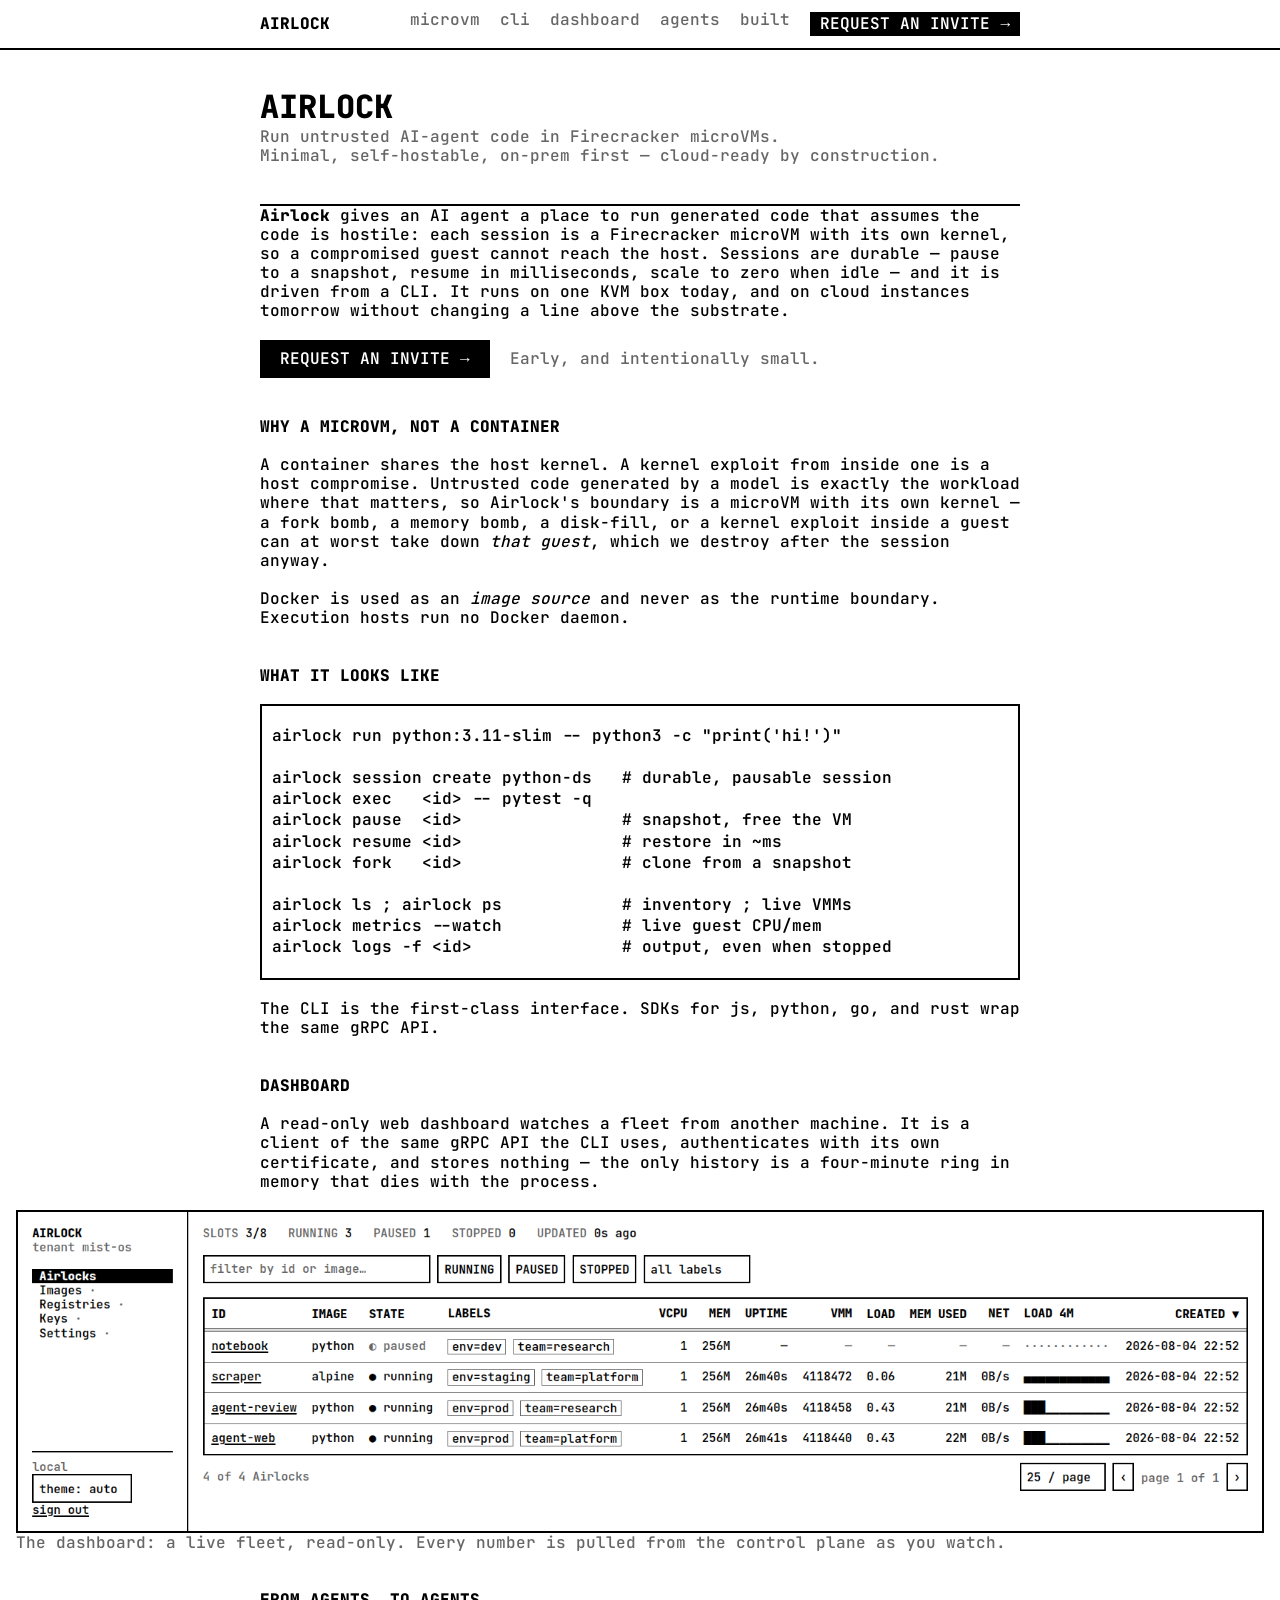
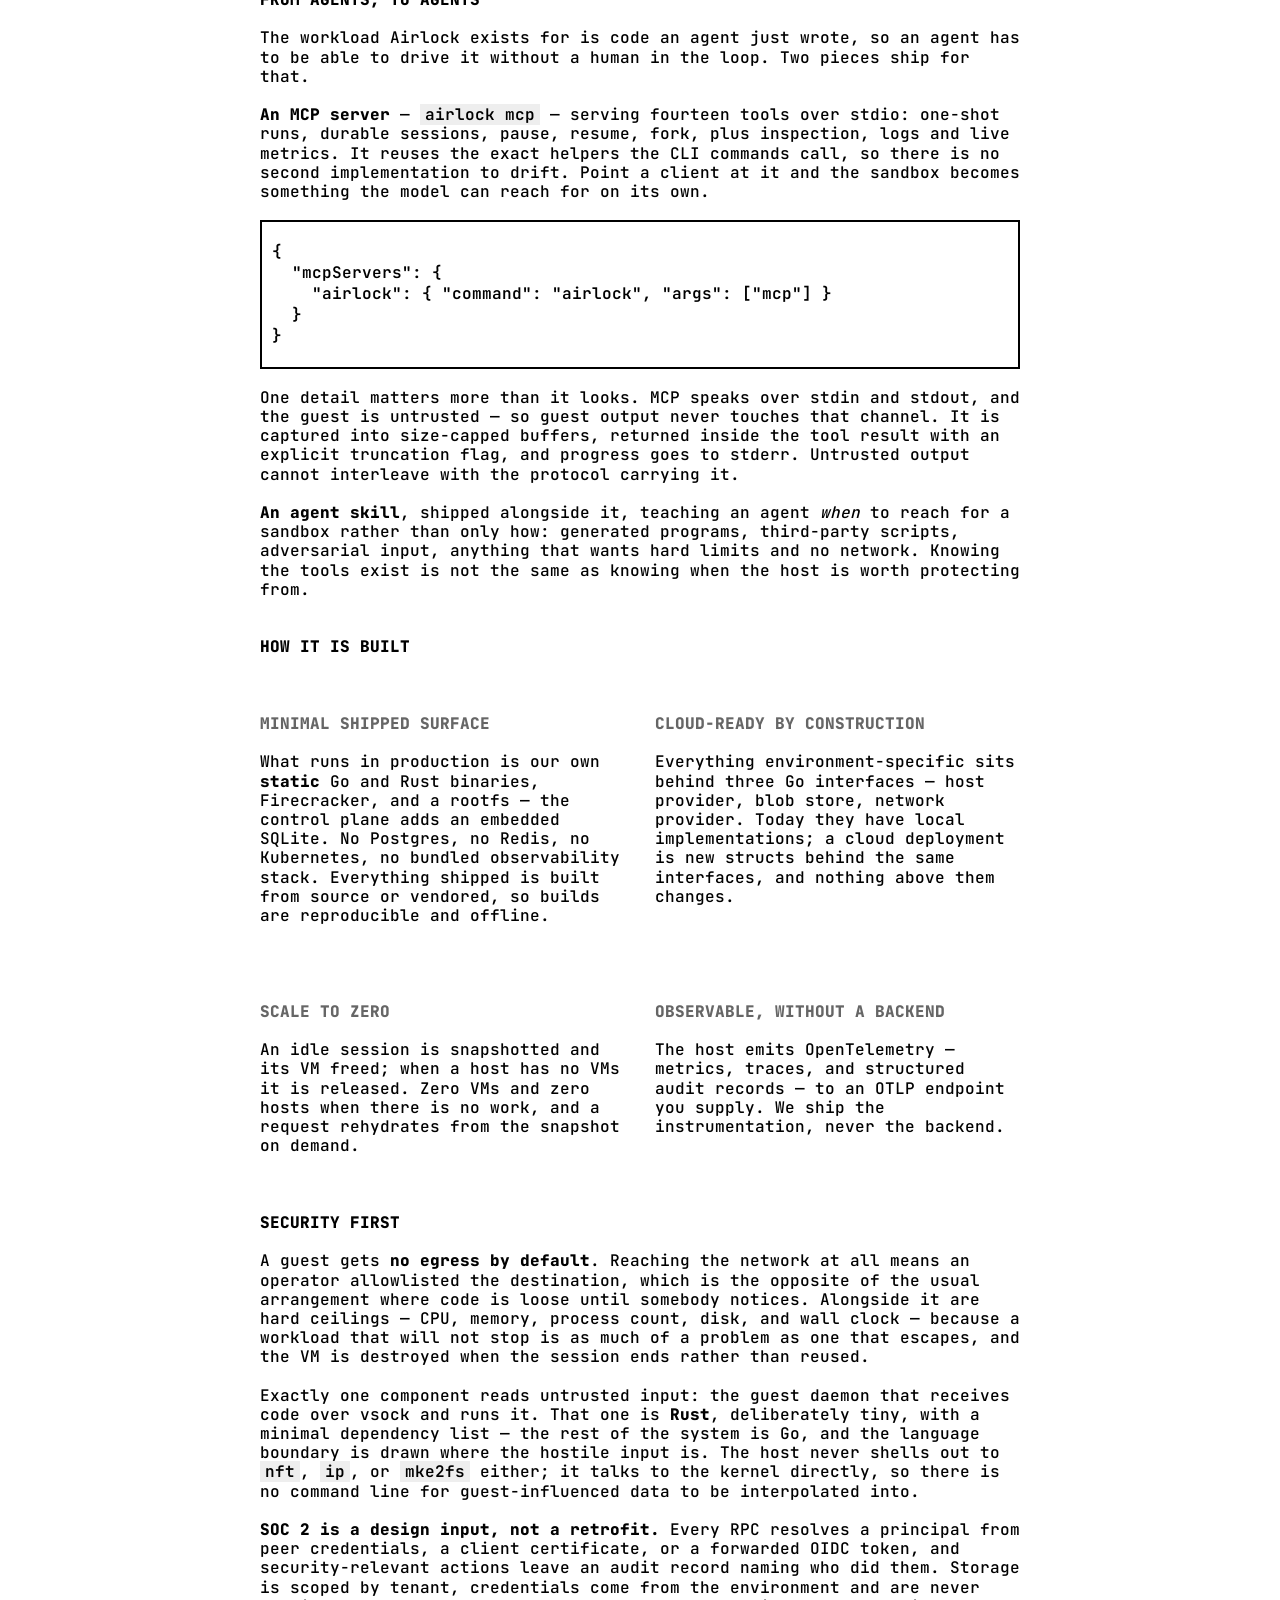
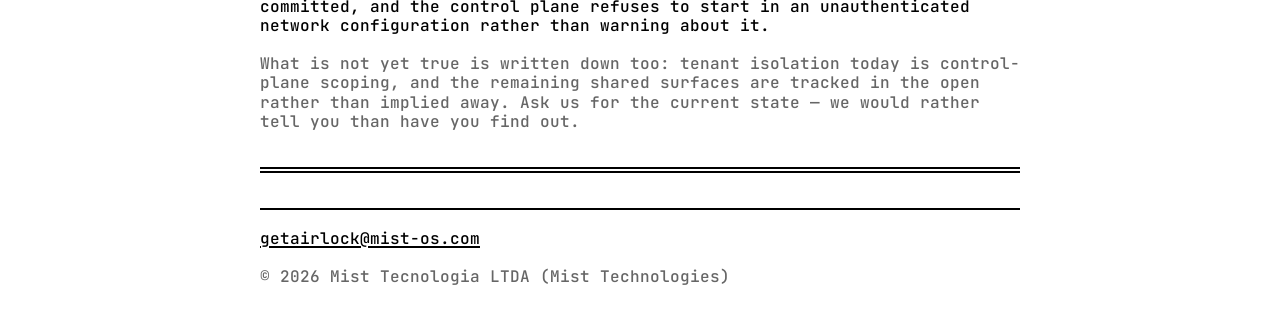
==== commit 8fc9133d: "[page][style] Replace the pieces table with security Three tweaks asked for together.  "The pieces" " ====
--- a/index.html
+++ b/index.html
@@ -61,7 +61,7 @@
     </p>
 
     <p class="lede-cta">
-      <a class="button" href="invite/">Request a beta invite &#8594;</a>
+      <a class="button" href="invite/">Request an invite &#8594;</a>
       <span class="muted">Early, and intentionally small.</span>
     </p>
 
@@ -201,45 +201,39 @@
       </div>
     </div>
 
-    <h2>The pieces</h2>
-
-    <div class="table-wrap">
-      <table>
-      <thead>
-        <tr>
-          <th>binary</th>
-          <th>language</th>
-          <th>role</th>
-        </tr>
-      </thead>
-      <tbody>
-        <tr>
-          <td><code>airlock</code></td>
-          <td>Go</td>
-          <td>the CLI — the first-class interface</td>
-        </tr>
-        <tr>
-          <td><code>airlockctrld</code></td>
-          <td>Go</td>
-          <td>control plane: API, scheduler, registry, idle reaper</td>
-        </tr>
-        <tr>
-          <td><code>airlockrunner</code></td>
-          <td>Go</td>
-          <td>host agent — owns the microVMs on one host</td>
-        </tr>
-        <tr>
-          <td><code>airlockd</code></td>
-          <td>Rust</td>
-          <td>guest daemon: a vsock supervisor, PID 1 inside each microVM</td>
-        </tr>
-      </tbody>
-      </table>
-    </div>
+    <h2 id="security">Security first</h2>
+
+    <p>
+      A guest gets <strong>no egress by default</strong>. Reaching the network at all means
+      an operator allowlisted the destination, which is the opposite of the usual arrangement
+      where code is loose until somebody notices. Alongside it are hard ceilings — CPU,
+      memory, process count, disk, and wall clock — because a workload that will not stop is
+      as much of a problem as one that escapes, and the VM is destroyed when the session ends
+      rather than reused.
+    </p>
+
+    <p>
+      Exactly one component reads untrusted input: the guest daemon that receives code over
+      vsock and runs it. That one is <strong>Rust</strong>, deliberately tiny, with a minimal
+      dependency list — the rest of the system is Go, and the language boundary is drawn
+      where the hostile input is. The host never shells out to <code>nft</code>,
+      <code>ip</code>, or <code>mke2fs</code> either; it talks to the kernel directly, so
+      there is no command line for guest-influenced data to be interpolated into.
+    </p>
+
+    <p>
+      <strong>SOC 2 is a design input, not a retrofit.</strong> Every RPC resolves a
+      principal from peer credentials, a client certificate, or a forwarded OIDC token, and
+      security-relevant actions leave an audit record naming who did them. Storage is scoped
+      by tenant, credentials come from the environment and are never committed, and the
+      control plane refuses to start in an unauthenticated network configuration rather than
+      warning about it.
+    </p>
 
     <p class="muted">
-      The guest daemon is Rust because it is the one component that parses hostile input over
-      vsock. It is deliberately tiny, with a minimal dependency list.
+      What is not yet true is written down too: tenant isolation today is control-plane
+      scoping, and the remaining shared surfaces are tracked in the open rather than implied
+      away. Ask us for the current state — we would rather tell you than have you find out.
     </p>
 
     <hr />
@@ -248,6 +242,9 @@
       <p>
         <a href="mailto:getairlock@mist-os.com">getairlock@mist-os.com</a>
       </p>
+      <p class="muted">
+        &copy; 2026 Mist Tecnologia LTDA (Mist Technologies)
+      </p>
     </footer>
 
   </body>
--- a/assets/style.css
+++ b/assets/style.css
@@ -397,6 +397,18 @@
   outline-offset: 2px;
 }
 
+/*
+ * Sits under the centred card rather than pinned to the viewport floor. On a
+ * page this short, a footer stuck to the bottom of the window reads as a
+ * separate thing that floated down there; under the card it reads as the end.
+ */
+.standalone-footer {
+  text-align: center;
+  /* The document footer's rule separates it from a long page. Here it would be
+     a second line directly under the card's own border, reading as a mistake. */
+  border-top: none;
+}
+
 /* ---- Beta signup ---------------------------------------------------------- */
 
 .cta {
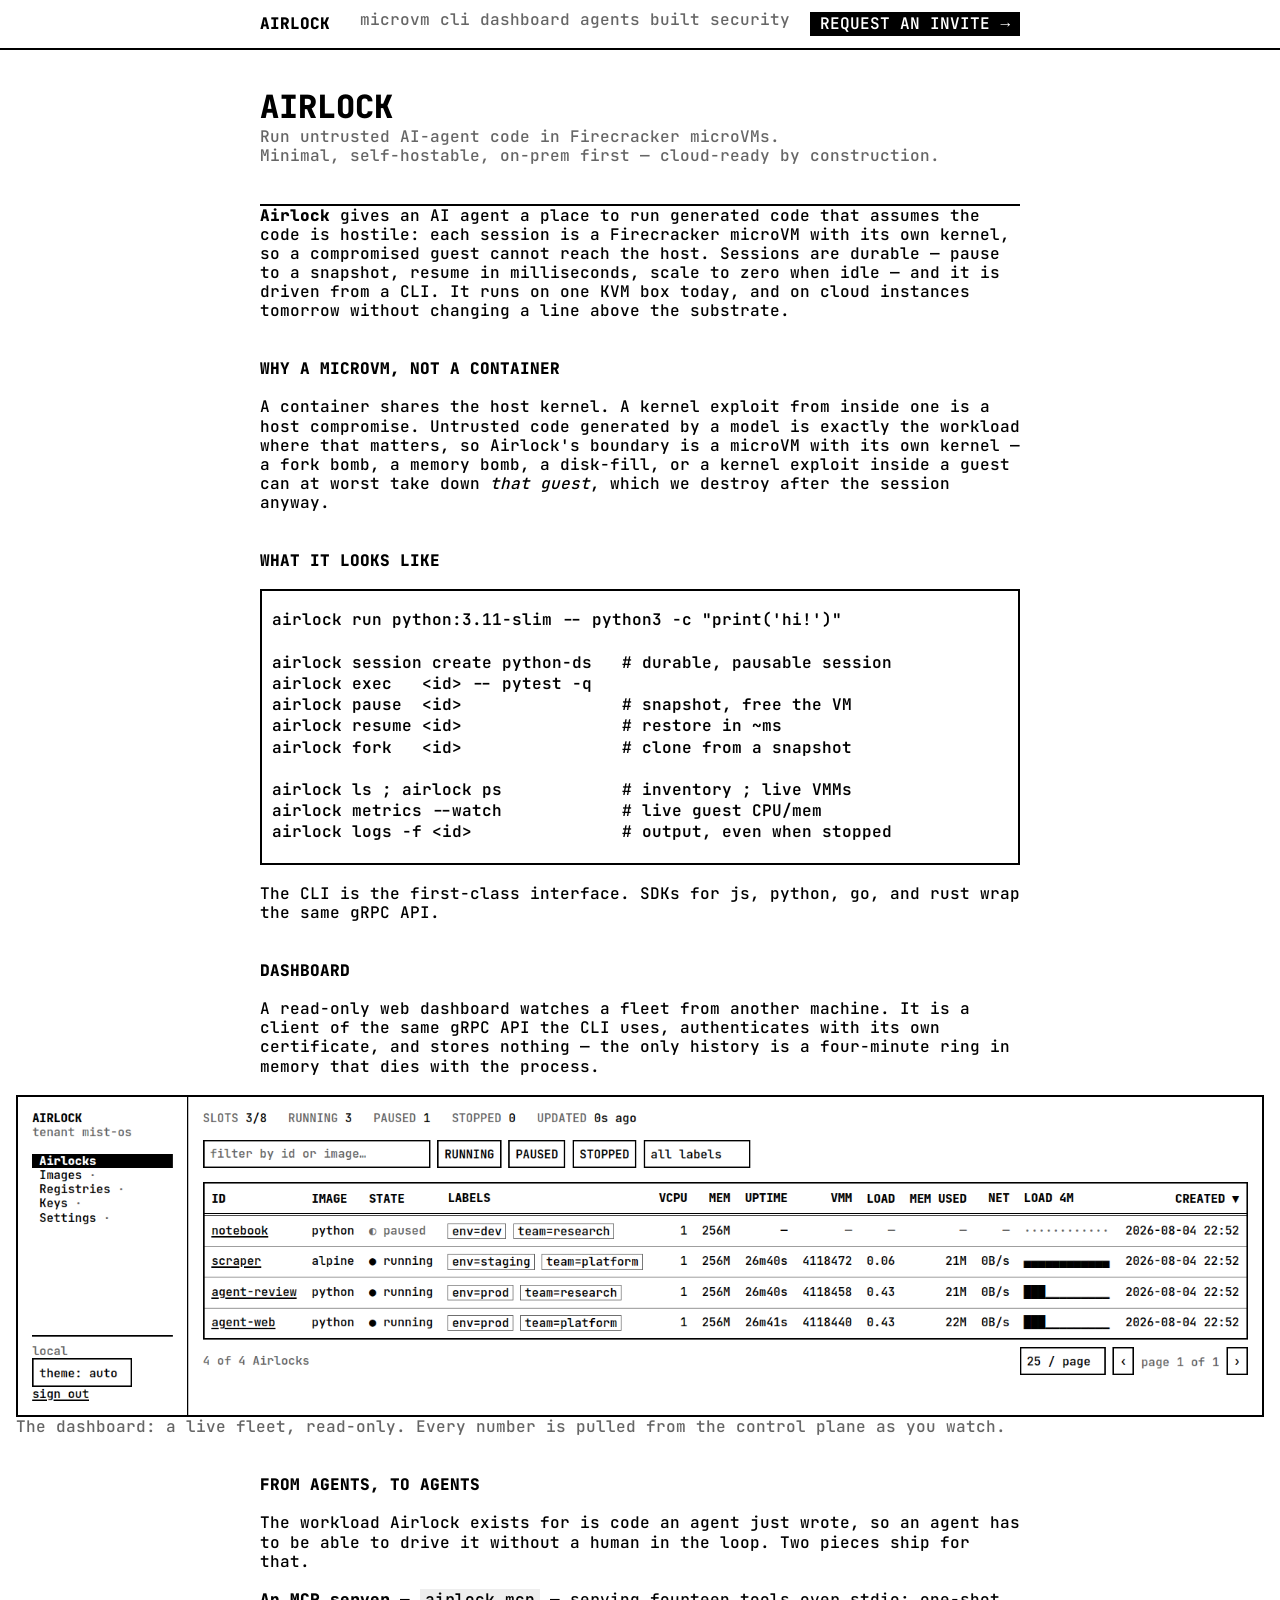
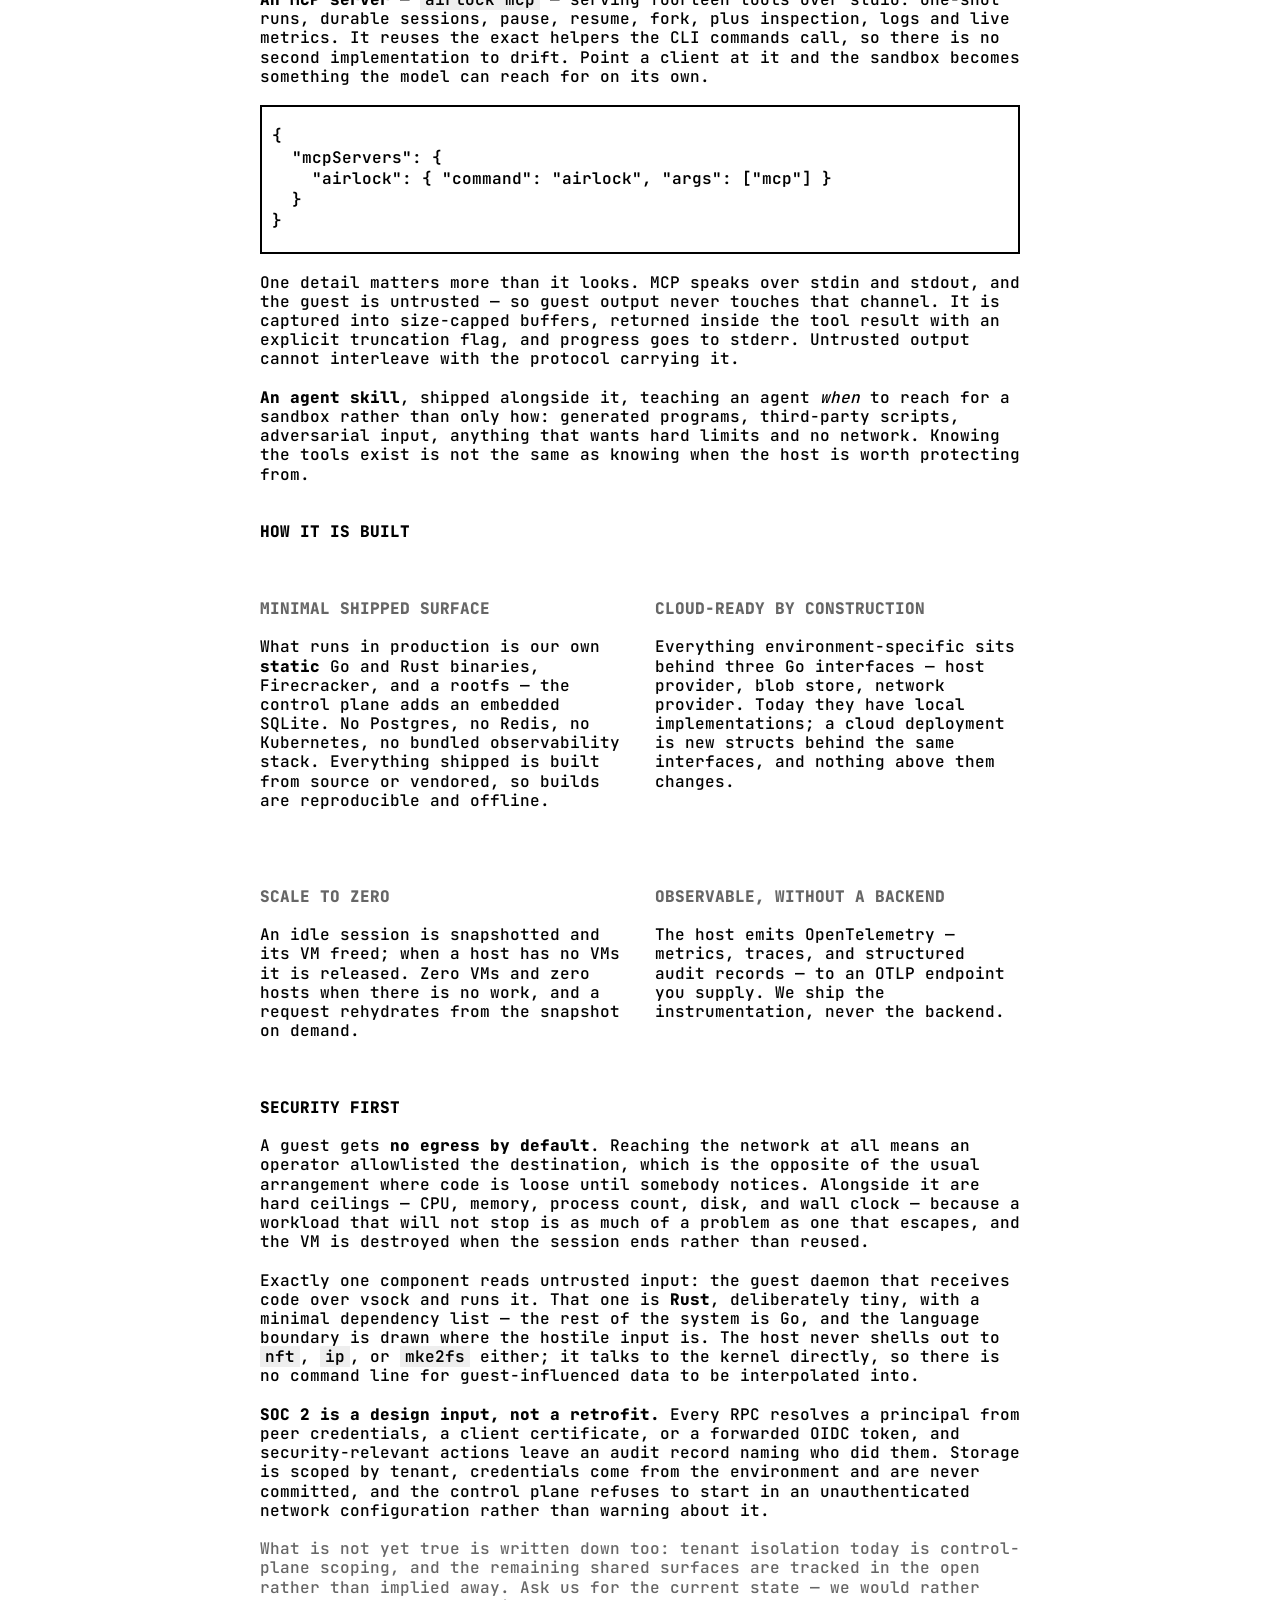
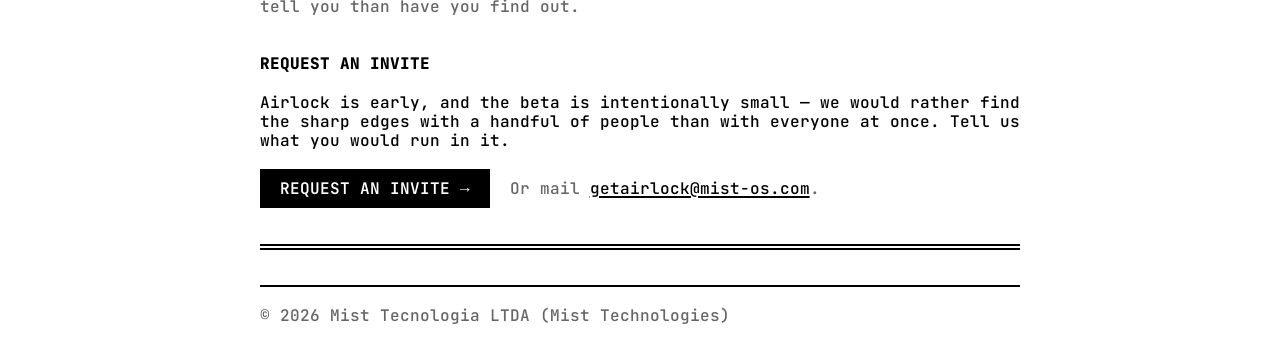
==== commit e8f979f0: "[page][style] Move the invite to the end and fix the bar Three tweaks, plus a bug the third one expo" ====
--- a/index.html
+++ b/index.html
@@ -38,6 +38,7 @@
           <li><a href="#dashboard">dashboard</a></li>
           <li><a href="#agents">agents</a></li>
           <li><a href="#built">built</a></li>
+          <li><a href="#security">security</a></li>
         </ul>
         <a class="topbar-cta" href="invite/">Request an invite →</a>
       </div>
@@ -60,11 +61,6 @@
       substrate.
     </p>
 
-    <p class="lede-cta">
-      <a class="button" href="invite/">Request an invite &#8594;</a>
-      <span class="muted">Early, and intentionally small.</span>
-    </p>
-
     <h2 id="why">Why a microVM, not a container</h2>
 
     <p>
@@ -73,11 +69,6 @@
       matters, so Airlock's boundary is a microVM with its own kernel — a fork bomb, a memory
       bomb, a disk-fill, or a kernel exploit inside a guest can at worst take down
       <em>that guest</em>, which we destroy after the session anyway.
-    </p>
-
-    <p>
-      Docker is used as an <em>image source</em> and never as the runtime boundary. Execution
-      hosts run no Docker daemon.
     </p>
 
     <h2 id="cli">What it looks like</h2>
@@ -236,12 +227,23 @@
       away. Ask us for the current state — we would rather tell you than have you find out.
     </p>
 
+    <h2 id="invite">Request an invite</h2>
+
+    <p>
+      Airlock is early, and the beta is intentionally small — we would rather find the sharp
+      edges with a handful of people than with everyone at once. Tell us what you would run
+      in it.
+    </p>
+
+    <p class="lede-cta">
+      <a class="button" href="invite/">Request an invite &#8594;</a>
+      <span class="muted">Or mail
+        <a href="mailto:getairlock@mist-os.com?subject=Airlock%20invite">getairlock@mist-os.com</a>.</span>
+    </p>
+
     <hr />
 
     <footer>
-      <p>
-        <a href="mailto:getairlock@mist-os.com">getairlock@mist-os.com</a>
-      </p>
       <p class="muted">
         &copy; 2026 Mist Tecnologia LTDA (Mist Technologies)
       </p>
--- a/assets/style.css
+++ b/assets/style.css
@@ -229,7 +229,10 @@
 }
 .topbar-links {
   display: flex;
-  gap: 2ch;
+  /* One space between links rather than two: with six of them, 2ch pushed the
+     row wider than the 80ch column, so the button no longer lined up with the
+     page's right edge. */
+  gap: 1ch;
   margin: 0;
   padding: 0;
   list-style: none;
@@ -266,11 +269,23 @@
 }
 
 /*
- * Below roughly 60ch the wordmark, three links and the button stop fitting.
  * The links go and the button stays: the links are shortcuts to content a
  * scroll reaches anyway, and the button is the reason the bar exists.
- */
-@media (max-width: 60ch) {
+ *
+ * The threshold is set from what the bar actually measures, not from a round
+ * number. The links carry white-space: nowrap, so below the width they need
+ * they do not wrap or shrink — they push the button off the right edge, which
+ * looks like nothing is wrong and quietly removes the one control here. It
+ * must fire while there is still room for the whole row, so it is derived from
+ * the widest the row gets rather than guessed at and left to rot the next time
+ * a link is added.
+ *
+ * Measured with six labels: the row needs the full 80ch column (768px), so
+ * 100ch — 800px, since a media query's ch is the initial font's, not this
+ * page's — leaving a little air. Re-measure when the links change:
+ * .topbar-inner scrollWidth against its clientWidth.
+ */
+@media (max-width: 100ch) {
   .topbar-links {
     display: none;
   }
